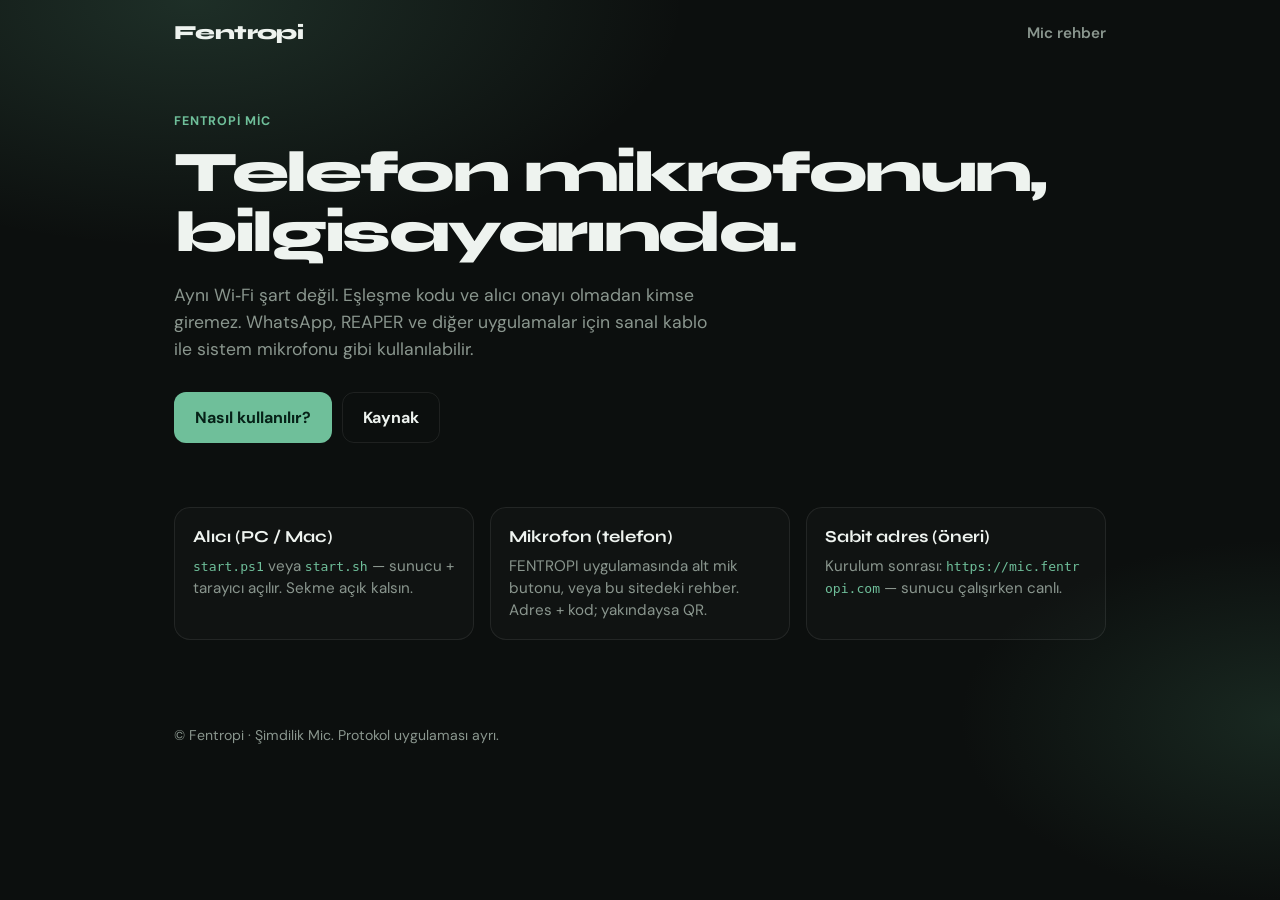
==== index.html @ 18ed09dd "Initial commit" ====
<!DOCTYPE html>
<html lang="tr">
<head>
  <meta charset="UTF-8" />
  <meta name="viewport" content="width=device-width, initial-scale=1" />
  <title>Fentropi Mic</title>
  <meta name="description" content="Fentropi Mic — telefon mikrofonunu bilgisayara aktar. Güvenli eşleşme, herhangi bir ağ." />
  <link rel="preconnect" href="https://fonts.googleapis.com" />
  <link rel="preconnect" href="https://fonts.gstatic.com" crossorigin />
  <link href="https://fonts.googleapis.com/css2?family=DM+Sans:ital,opsz,wght@0,9..40,500;0,9..40,700;1,9..40,500&family=Syne:wght@700;800&display=swap" rel="stylesheet" />
  <link rel="stylesheet" href="styles.css" />
</head>
<body>
  <div class="bg" aria-hidden="true"></div>
  <header class="top">
    <a class="brand" href="/">Fentropi</a>
    <nav>
      <a href="/mic/">Mic rehber</a>
    </nav>
  </header>

  <main class="hero">
    <p class="eyebrow">Fentropi Mic</p>
    <h1>Telefon mikrofonun,<br />bilgisayarında.</h1>
    <p class="lede">
      Aynı Wi‑Fi şart değil. Eşleşme kodu ve alıcı onayı olmadan kimse giremez.
      WhatsApp, REAPER ve diğer uygulamalar için sanal kablo ile sistem mikrofonu gibi kullanılabilir.
    </p>
    <div class="actions">
      <a class="btn primary" href="/mic/">Nasıl kullanılır?</a>
      <a class="btn ghost" href="https://github.com" id="repo-link" hidden>Kaynak</a>
    </div>
  </main>

  <section class="strip">
    <div>
      <h2>Alıcı (PC / Mac)</h2>
      <p><code>start.ps1</code> veya <code>start.sh</code> — sunucu + tarayıcı açılır. Sekme açık kalsın.</p>
    </div>
    <div>
      <h2>Mikrofon (telefon)</h2>
      <p>FENTROPI uygulamasında alt mik butonu, veya bu sitedeki rehber. Adres + kod; yakındaysa QR.</p>
    </div>
    <div>
      <h2>Sabit adres (öneri)</h2>
      <p>Kurulum sonrası: <code>https://mic.fentropi.com</code> — sunucu çalışırken canlı.</p>
    </div>
  </section>

  <footer>
    <p>© Fentropi · Şimdilik Mic. Protokol uygulaması ayrı.</p>
  </footer>
</body>
</html>
---- styles.css ----
:root {
  --bg: #0c0f0e;
  --ink: #eef3ef;
  --muted: #8a968e;
  --line: rgba(255, 255, 255, 0.08);
  --accent: #6fbf9a;
  --accent-ink: #062117;
}

* { box-sizing: border-box; }

body {
  margin: 0;
  min-height: 100dvh;
  font-family: "DM Sans", system-ui, sans-serif;
  color: var(--ink);
  background: var(--bg);
}

.bg {
  position: fixed;
  inset: 0;
  z-index: -1;
  background:
    radial-gradient(ellipse 70% 50% at 15% 0%, rgba(111, 191, 154, 0.18), transparent 55%),
    radial-gradient(ellipse 50% 40% at 100% 80%, rgba(40, 70, 55, 0.45), transparent 50%),
    var(--bg);
}

.top {
  display: flex;
  justify-content: space-between;
  align-items: center;
  padding: 20px 24px;
  max-width: 980px;
  margin: 0 auto;
}

.brand {
  font-family: Syne, sans-serif;
  font-weight: 800;
  font-size: 1.25rem;
  letter-spacing: -0.03em;
  color: var(--ink);
  text-decoration: none;
}

nav a {
  color: var(--muted);
  text-decoration: none;
  font-weight: 600;
  font-size: 0.95rem;
}

nav a:hover { color: var(--accent); }

.hero {
  max-width: 980px;
  margin: 0 auto;
  padding: 48px 24px 64px;
}

.eyebrow {
  color: var(--accent);
  font-weight: 700;
  letter-spacing: 0.08em;
  text-transform: uppercase;
  font-size: 0.78rem;
  margin: 0 0 14px;
}

.hero h1 {
  font-family: Syne, sans-serif;
  font-weight: 800;
  font-size: clamp(2.4rem, 6vw, 3.6rem);
  letter-spacing: -0.04em;
  line-height: 1.05;
  margin: 0 0 18px;
}

.lede {
  max-width: 34rem;
  color: var(--muted);
  font-size: 1.1rem;
  line-height: 1.55;
  margin: 0 0 28px;
}

.actions { display: flex; flex-wrap: wrap; gap: 10px; }

.btn {
  display: inline-flex;
  align-items: center;
  justify-content: center;
  padding: 14px 20px;
  border-radius: 12px;
  font-weight: 700;
  text-decoration: none;
  border: 1px solid var(--line);
}

.btn.primary {
  background: var(--accent);
  color: var(--accent-ink);
  border-color: transparent;
}

.btn.ghost { color: var(--ink); background: transparent; }

.strip {
  max-width: 980px;
  margin: 0 auto 48px;
  padding: 0 24px;
  display: grid;
  gap: 16px;
  grid-template-columns: repeat(auto-fit, minmax(220px, 1fr));
}

.strip div {
  border: 1px solid var(--line);
  border-radius: 16px;
  padding: 18px;
  background: rgba(255, 255, 255, 0.02);
}

.strip h2 {
  font-family: Syne, sans-serif;
  font-size: 1.05rem;
  margin: 0 0 8px;
}

.strip p {
  margin: 0;
  color: var(--muted);
  line-height: 1.45;
  font-size: 0.95rem;
}

code {
  font-family: ui-monospace, Consolas, monospace;
  font-size: 0.86em;
  color: var(--accent);
  word-break: break-all;
}

.doc {
  max-width: 720px;
  margin: 0 auto;
  padding: 32px 24px 64px;
}

.doc h1 {
  font-family: Syne, sans-serif;
  font-size: clamp(1.8rem, 4vw, 2.4rem);
  letter-spacing: -0.03em;
  margin: 0 0 24px;
}

.steps {
  margin: 0;
  padding: 0;
  list-style: none;
  counter-reset: step;
  display: flex;
  flex-direction: column;
  gap: 18px;
}

.steps li {
  border: 1px solid var(--line);
  border-radius: 16px;
  padding: 18px;
  background: rgba(255, 255, 255, 0.02);
  counter-increment: step;
  position: relative;
  padding-left: 56px;
}

.steps li::before {
  content: counter(step);
  position: absolute;
  left: 16px;
  top: 18px;
  width: 28px;
  height: 28px;
  border-radius: 8px;
  background: var(--accent);
  color: var(--accent-ink);
  font-weight: 800;
  display: grid;
  place-items: center;
  font-size: 0.85rem;
}

.steps strong { display: block; margin-bottom: 6px; }
.steps p, .steps ul { margin: 0 0 8px; color: var(--muted); line-height: 1.45; }
.steps ul { padding-left: 1.1rem; }
.steps .note { color: #e6c07b; font-size: 0.92rem; }

.callout {
  margin-top: 28px;
  padding: 16px 18px;
  border-radius: 14px;
  border: 1px solid color-mix(in srgb, var(--accent) 35%, var(--line));
  background: color-mix(in srgb, var(--accent) 10%, transparent);
}

.callout p { margin: 0; line-height: 1.45; color: var(--ink); }

footer {
  max-width: 980px;
  margin: 0 auto;
  padding: 24px;
  color: var(--muted);
  font-size: 0.88rem;
}

footer a { color: var(--accent); text-decoration: none; }
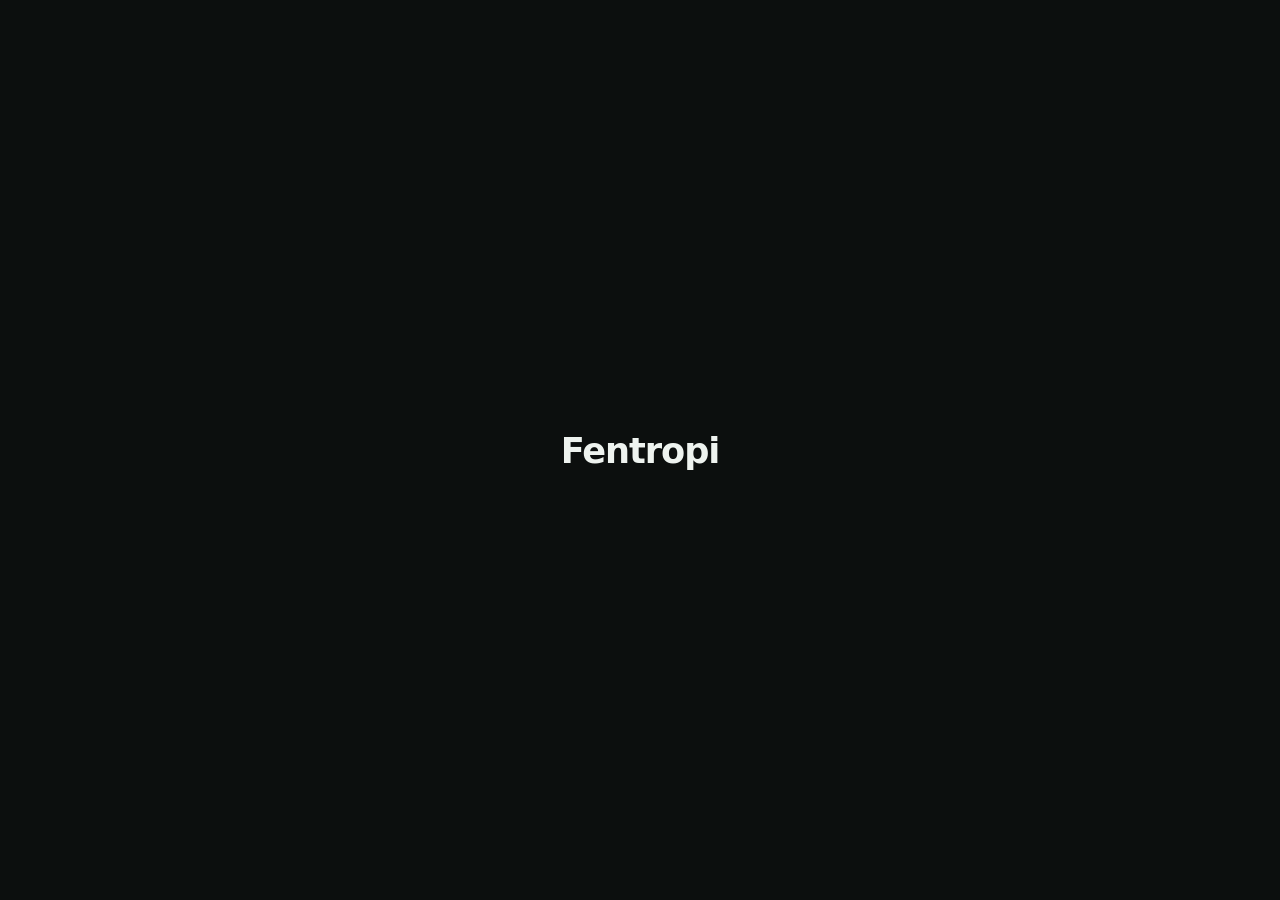
==== commit fa098063: "Site taslak düzenine geçirildi: kök sayfa boşaltıldı, taslaklar _drafts/ altına alındı - Ana sayfa a" ====
--- a/index.html
+++ b/index.html
@@ -3,52 +3,30 @@
 <head>
   <meta charset="UTF-8" />
   <meta name="viewport" content="width=device-width, initial-scale=1" />
-  <title>Fentropi Mic</title>
-  <meta name="description" content="Fentropi Mic — telefon mikrofonunu bilgisayara aktar. Güvenli eşleşme, herhangi bir ağ." />
-  <link rel="preconnect" href="https://fonts.googleapis.com" />
-  <link rel="preconnect" href="https://fonts.gstatic.com" crossorigin />
-  <link href="https://fonts.googleapis.com/css2?family=DM+Sans:ital,opsz,wght@0,9..40,500;0,9..40,700;1,9..40,500&family=Syne:wght@700;800&display=swap" rel="stylesheet" />
-  <link rel="stylesheet" href="styles.css" />
+  <title>Fentropi</title>
+  <!-- YAYINA GEÇERKEN: aşağıdaki noindex satırını kaldır -->
+  <meta name="robots" content="noindex" />
+  <meta name="description" content="Fentropi" />
+  <style>
+    * { box-sizing: border-box; }
+    body {
+      margin: 0;
+      min-height: 100dvh;
+      display: grid;
+      place-items: center;
+      font-family: system-ui, -apple-system, "Segoe UI", sans-serif;
+      background: #0c0f0e;
+      color: #eef3ef;
+    }
+    .wordmark {
+      font-size: clamp(1.6rem, 4vw, 2.2rem);
+      font-weight: 800;
+      letter-spacing: -0.03em;
+      margin: 0;
+    }
+  </style>
 </head>
 <body>
-  <div class="bg" aria-hidden="true"></div>
-  <header class="top">
-    <a class="brand" href="/">Fentropi</a>
-    <nav>
-      <a href="/mic/">Mic rehber</a>
-    </nav>
-  </header>
-
-  <main class="hero">
-    <p class="eyebrow">Fentropi Mic</p>
-    <h1>Telefon mikrofonun,<br />bilgisayarında.</h1>
-    <p class="lede">
-      Aynı Wi‑Fi şart değil. Eşleşme kodu ve alıcı onayı olmadan kimse giremez.
-      WhatsApp, REAPER ve diğer uygulamalar için sanal kablo ile sistem mikrofonu gibi kullanılabilir.
-    </p>
-    <div class="actions">
-      <a class="btn primary" href="/mic/">Nasıl kullanılır?</a>
-      <a class="btn ghost" href="https://github.com" id="repo-link" hidden>Kaynak</a>
-    </div>
-  </main>
-
-  <section class="strip">
-    <div>
-      <h2>Alıcı (PC / Mac)</h2>
-      <p><code>start.ps1</code> veya <code>start.sh</code> — sunucu + tarayıcı açılır. Sekme açık kalsın.</p>
-    </div>
-    <div>
-      <h2>Mikrofon (telefon)</h2>
-      <p>FENTROPI uygulamasında alt mik butonu, veya bu sitedeki rehber. Adres + kod; yakındaysa QR.</p>
-    </div>
-    <div>
-      <h2>Sabit adres (öneri)</h2>
-      <p>Kurulum sonrası: <code>https://mic.fentropi.com</code> — sunucu çalışırken canlı.</p>
-    </div>
-  </section>
-
-  <footer>
-    <p>© Fentropi · Şimdilik Mic. Protokol uygulaması ayrı.</p>
-  </footer>
+  <p class="wordmark">Fentropi</p>
 </body>
 </html>
